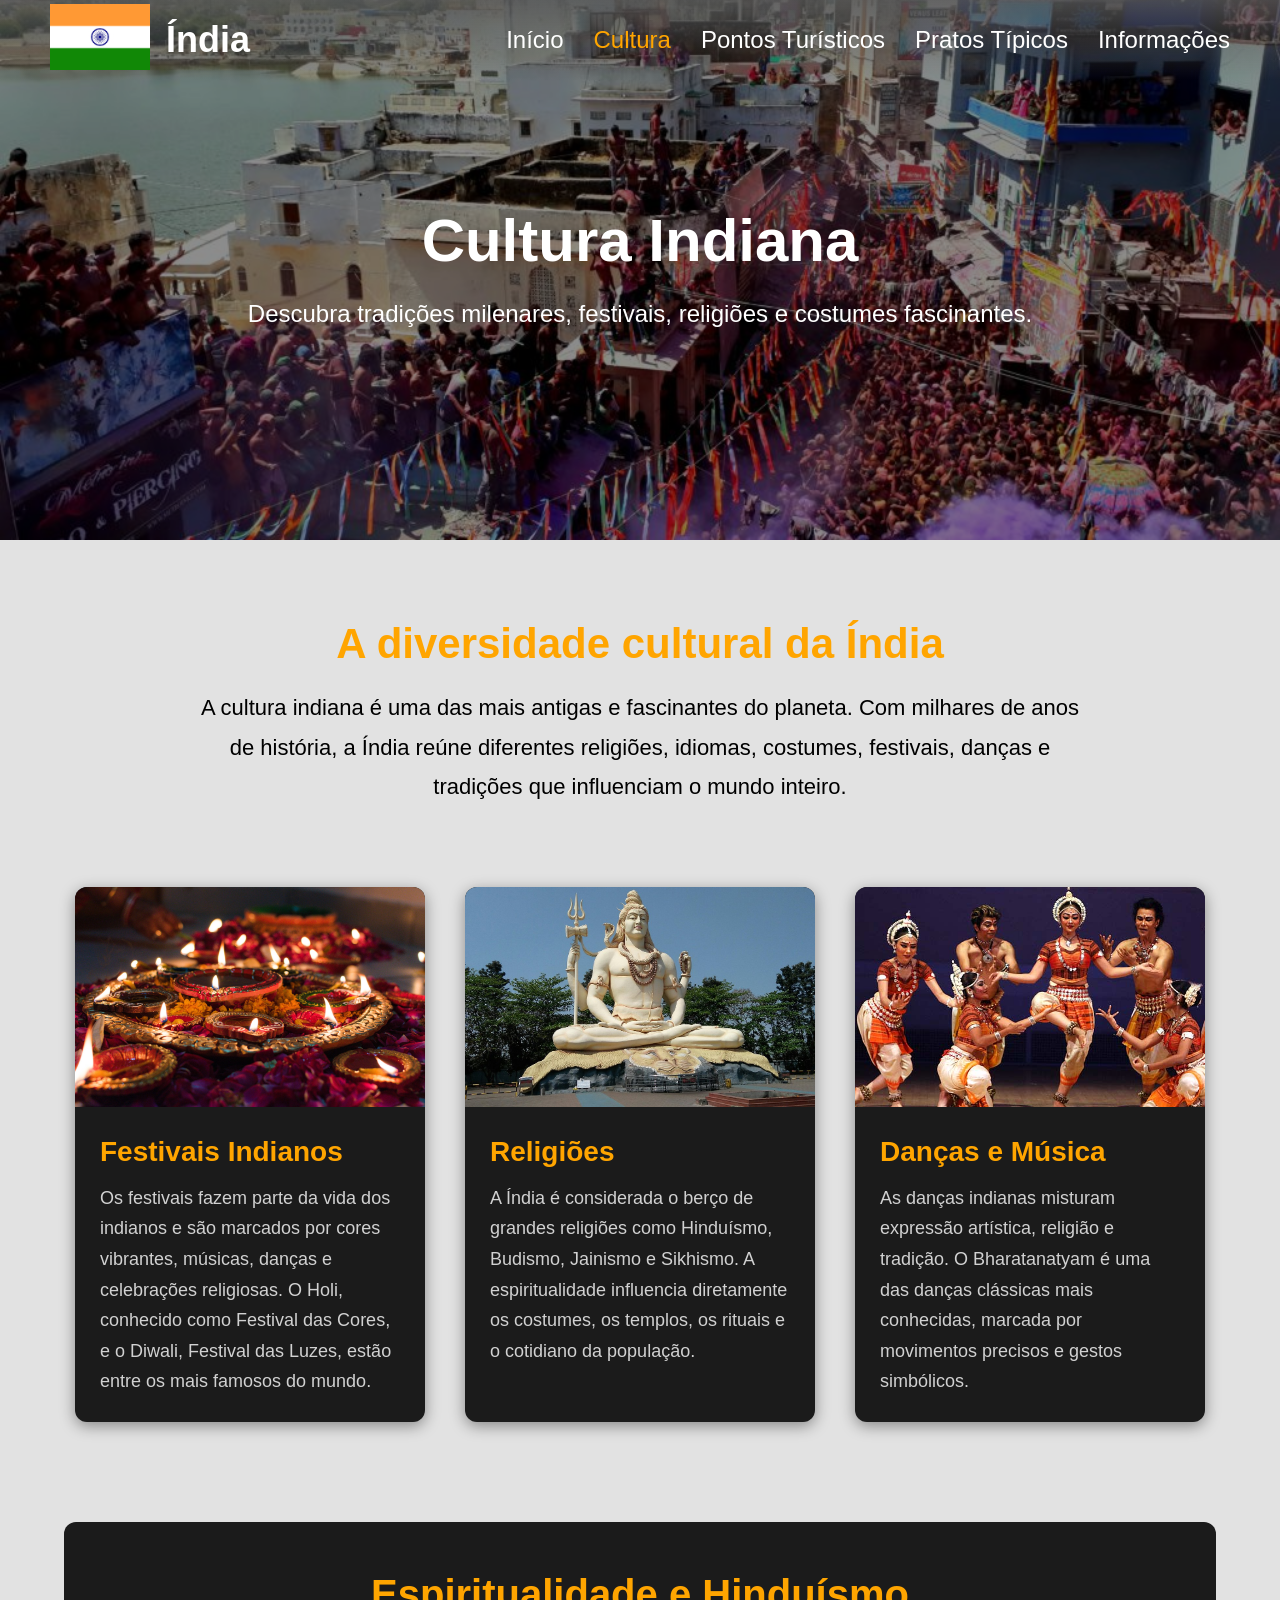
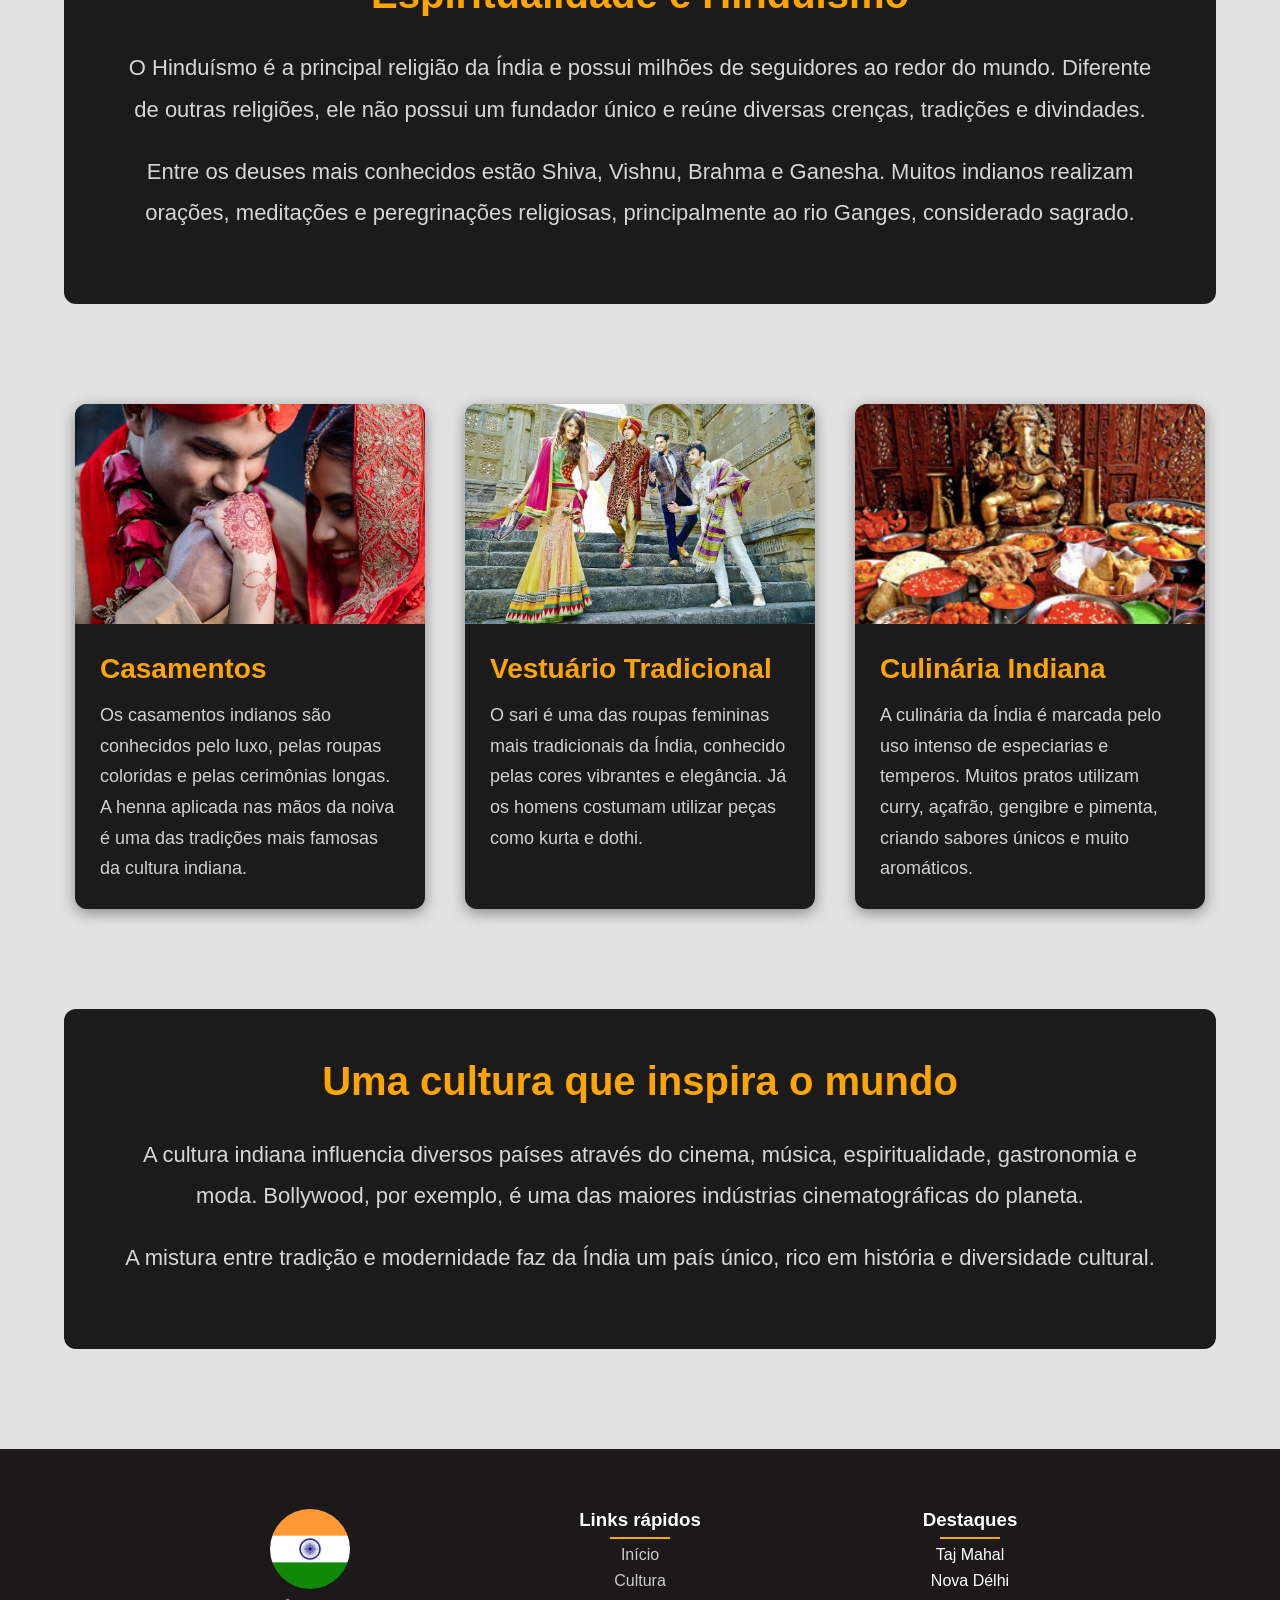
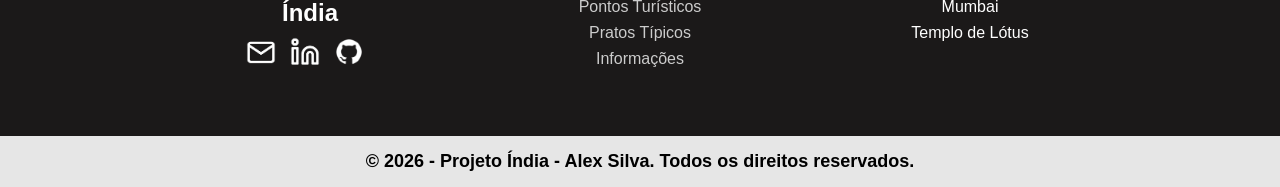
==== Project_P2_1_semestre/cultura.html @ 665a55b1 "18/05 - Projeto Volta ao Mundo Commito do projeto volta ao Mundo em um novo repositório" ====
<!DOCTYPE html>
<html lang="pt-br">
<head>
    <meta charset="UTF-8">
    <meta name="viewport" content="width=device-width, initial-scale=1.0">
    <title>Cultura - Site da Índia</title>
    <link rel="stylesheet" href="styles/nav_footer.css">
    <link rel="stylesheet" href="styles/banner.css">
    <link rel="stylesheet" href="styles/style_padrao.css">
    <link rel="shortcut icon" href="multimidia/favicon-india.png" type="image/x-icon">
</head>
<body>
    <!-- ---------------------------------------------------------------------- NAV GENÉRICO PARA TODAS AS PÁGINAS ---------------------------------------------------------------------- -->
    <nav>
        <div class="logo">
            <a href="index.html"><img src="multimidia/indiaBandeira.jpg" alt="Logo do Site"></a>
            <a href="index.html"><p>Índia</p></a>
        </div>

        <ul>
            <li><a href="index.html">Início</a></li>
            <li><a href="cultura.html" class="ativo">Cultura</a></li>
            <li><a href="pontos-turisticos.html">Pontos Turísticos</a></li>
            <li><a href="pratos-tipicos.html">Pratos Típicos</a></li>
            <li><a href="informacoes.html">Informações</a></li>
        </ul>
    </nav>
    <!-- ----------------------------------------------------------------------               FIM               ---------------------------------------------------------------------- -->






    
    <main>

        <!-- ---------------------------------------------------------------------- BANNER CULTURA ---------------------------------------------------------------------- -->
        <section class="page-banner cultura-banner">

            <div class="banner-overlay">
                <h1>Cultura Indiana</h1>

                <p>
                    Descubra tradições milenares,
                    festivais, religiões e costumes fascinantes.
                </p>
            </div>

        </section>
        <!-- ----------------------------------------------------------------------               FIM               ---------------------------------------------------------------------- -->

        <!-- ---------------------------------------------------------------------- INTRODUÇÃO ---------------------------------------------------------------------- -->
        <section class="content-section">

            <div class="section-title">

                <h2>A diversidade cultural da Índia</h2>

                <p>
                    A cultura indiana é uma das mais antigas e fascinantes do planeta.
                    Com milhares de anos de história, a Índia reúne diferentes religiões,
                    idiomas, costumes, festivais, danças e tradições que influenciam o mundo inteiro.
                </p>

            </div>

        </section>
        <!-- ----------------------------------------------------------------------               FIM               ---------------------------------------------------------------------- -->


        <!-- ---------------------------------------------------------------------- CARDS CULTURA ---------------------------------------------------------------------- -->
        <section class="cards-container">

            <!-- Card 1 -->
            <div class="info-card">

                <img src="multimidia/festival-india-diwali.jpg" alt="Festival Indiano Diwali">

                <div class="card-content">

                    <h3>Festivais Indianos</h3>

                    <p>
                        Os festivais fazem parte da vida dos indianos e são marcados
                        por cores vibrantes, músicas, danças e celebrações religiosas.
                        O Holi, conhecido como Festival das Cores, e o Diwali,
                        Festival das Luzes, estão entre os mais famosos do mundo.
                    </p>

                </div>

            </div>


            <!-- Card 2 -->
            <div class="info-card">

                <img src="multimidia/hinduismo.jpg" alt="Religiões Indianas">

                <div class="card-content">

                    <h3>Religiões</h3>

                    <p>
                        A Índia é considerada o berço de grandes religiões como
                        Hinduísmo, Budismo, Jainismo e Sikhismo.
                        A espiritualidade influencia diretamente os costumes,
                        os templos, os rituais e o cotidiano da população.
                    </p>

                </div>

            </div>


            <!-- Card 3 -->
            <div class="info-card">

                <img src="multimidia/danca-indiana.jpg" alt="Dança Indiana">

                <div class="card-content">

                    <h3>Danças e Música</h3>

                    <p>
                        As danças indianas misturam expressão artística,
                        religião e tradição. O Bharatanatyam é uma das
                        danças clássicas mais conhecidas, marcada por
                        movimentos precisos e gestos simbólicos.
                    </p>

                </div>

            </div>

        </section>
        <!-- ----------------------------------------------------------------------               FIM               ---------------------------------------------------------------------- -->


        <!-- ---------------------------------------------------------------------- BLOCO RELIGIÃO ---------------------------------------------------------------------- -->
        <section class="text-block">

            <div class="text-content">

                <h2>Espiritualidade e Hinduísmo</h2>

                <p>
                    O Hinduísmo é a principal religião da Índia e possui milhões
                    de seguidores ao redor do mundo. Diferente de outras religiões,
                    ele não possui um fundador único e reúne diversas crenças,
                    tradições e divindades.
                </p>

                <p>
                    Entre os deuses mais conhecidos estão Shiva, Vishnu,
                    Brahma e Ganesha. Muitos indianos realizam orações,
                    meditações e peregrinações religiosas, principalmente
                    ao rio Ganges, considerado sagrado.
                </p>

            </div>

        </section>
        <!-- ----------------------------------------------------------------------               FIM               ---------------------------------------------------------------------- -->


        <!-- ---------------------------------------------------------------------- SEÇÃO COSTUMES ---------------------------------------------------------------------- -->
        <section class="cards-container">

            <!-- Card 4 -->
            <div class="info-card">

                <img src="multimidia/casamento-indiano.jpeg" alt="Casamento Indiano">

                <div class="card-content">

                    <h3>Casamentos</h3>

                    <p>
                        Os casamentos indianos são conhecidos pelo luxo,
                        pelas roupas coloridas e pelas cerimônias longas.
                        A henna aplicada nas mãos da noiva é uma das
                        tradições mais famosas da cultura indiana.
                    </p>

                </div>

            </div>


            <!-- Card 5 -->
            <div class="info-card">

                <img src="multimidia/roupas-indianas.jpg" alt="Roupas Indianas">

                <div class="card-content">

                    <h3>Vestuário Tradicional</h3>

                    <p>
                        O sari é uma das roupas femininas mais tradicionais
                        da Índia, conhecido pelas cores vibrantes e elegância.
                        Já os homens costumam utilizar peças como kurta e dothi.
                    </p>

                </div>

            </div>


            <!-- Card 6 -->
            <div class="info-card">

                <img src="multimidia/culinaria-indiana.jpg" alt="Culinária Indiana">

                <div class="card-content">

                    <h3>Culinária Indiana</h3>

                    <p>
                        A culinária da Índia é marcada pelo uso intenso
                        de especiarias e temperos. Muitos pratos utilizam curry,
                        açafrão, gengibre e pimenta, criando sabores únicos
                        e muito aromáticos.
                    </p>

                </div>

            </div>

        </section>
        <!-- ----------------------------------------------------------------------               FIM               ---------------------------------------------------------------------- -->


        <!-- ---------------------------------------------------------------------- BLOCO FINAL ---------------------------------------------------------------------- -->
        <section class="text-block">

            <div class="text-content">

                <h2>Uma cultura que inspira o mundo</h2>

                <p>
                    A cultura indiana influencia diversos países através
                    do cinema, música, espiritualidade, gastronomia e moda.
                    Bollywood, por exemplo, é uma das maiores indústrias
                    cinematográficas do planeta.
                </p>

                <p>
                    A mistura entre tradição e modernidade faz da Índia
                    um país único, rico em história e diversidade cultural.
                </p>

            </div>

        </section>
        <!-- ----------------------------------------------------------------------               FIM               ---------------------------------------------------------------------- -->

    </main>






    
    <!-- ---------------------------------------------------------------------- FOOTER GENÉRICO PARA TODAS AS PÁGINAS ---------------------------------------------------------------------- -->
    <footer>
        <div class="footer-container">

            <!-- Coluna 1 -->
            <div class="footer-col">
                <img src="multimidia/indiaBandeira.jpg" alt="Logo" class="img-bandeira">
                <h2>Índia</h2>
                <div class="social">
                    <a href="mailto:alexwilliamgomessilva168@gmail.com"><img src="multimidia/iconEmail.png" alt="ícone do Email"></a>
                    <a href="https://www.linkedin.com/in/alex-silva-a758a6317/" target="_blank"><img src="multimidia/iconLinkedin.png" alt="ícone do linkedin"></a>
                    <a href="https://github.com/AlexWilliamSilva" target="_blank"><img src="multimidia/github_icon.png" alt="ícone do Github"></a>
                </div>
            </div>

            <!-- Coluna 2 -->
            <div class="footer-col">
                <h3>Links rápidos</h3>
                <ul>
                    <li><a href="#">Início</a></li>
                    <li><a href="cultura.html">Cultura</a></li>
                    <li><a href="pontos-turisticos.html">Pontos Turísticos</a></li>
                    <li><a href="pratos-tipicos.html">Pratos Típicos</a></li>
                    <li><a href="informacoes.html">Informações</a></li>
                </ul>
            </div>

            <!-- Coluna 3 -->
            <div class="footer-col">
                <h3>Destaques</h3>
                <ul>
                    <li>Taj Mahal</li>
                    <li>Nova Délhi</li>
                    <li>Mumbai</li>
                    <li>Templo de Lótus</li>
                </ul>
            </div>

        </div>

        <!-- Copyright -->
        <div class="copyright">
            <p>© 2026 - Projeto Índia - Alex Silva. Todos os direitos reservados.</p>
        </div>
    </footer>
    <!-- ----------------------------------------------------------------------               FIM               ---------------------------------------------------------------------- -->
    
</body>
</html>
---- Project_P2_1_semestre/styles/nav_footer.css ----
/* ---------------------------------------------------------------------- COMUM EM TODAS AS PÁGINAS ---------------------------------------------------------------------- */
* {
    margin: 0;
    padding: 0;
    box-sizing: border-box;
    font-family: Arial, Helvetica, sans-serif;
}

/* ---------------------------------------------------------------------- ESTILOS PARA O NAV ---------------------------------------------------------------------- */
nav {
    height: 80px;
    display: flex;
    justify-content: space-between;
    align-items: center;
    padding: 10px 50px;
    background: linear-gradient(to bottom, rgba(90, 90, 90, 0.8), transparent);

    /* Nav fixado no topo da página */
    position: fixed;
    width: 100%;
    top: 0;
    z-index: 1000;
}

/* Logo */
.logo {
    display: flex;
    align-items: center;
    gap: 16px;
    cursor: pointer;
}

.logo img {
    width: 100px;
    height: 100%;
}

.logo p {
    font-size: 36px;
    font-weight: bold;
    color: #ffffff;
}

/* Menu do nav */
nav ul {
    list-style: none;
    display: flex;
    gap: 30px;
}

nav li {
    display: inline;
}

nav a {
    text-decoration: none;
    color: #ffffff;
    font-size: 24px;
    font-weight: 500;
    position: relative;
    transition: 0.3s;
}

/* Efeito do Hover */
nav ul li a::after {
    content: "";
    width: 0%;
    height: 2px;
    background: orange;
    position: absolute;
    left: 0;
    bottom: -5px;
    transition: 0.3s;
}

nav ul li a:hover::after {
    width: 100%;
}

/* Link Ativo */
nav a.ativo {
    color: orange;
}

/* ---------------------------------------------------------------------- ESTILOS PARA O FOOTER ---------------------------------------------------------------------- */
footer {
    background-color: #1B1919;
    color: #fff;
    margin-top: 0;
}

/* Container */
.footer-container {
    display: flex;
    justify-content: center;
    flex-wrap: wrap;
    padding: 60px 40px;
    gap: 80px;
}


/* Logo */
.footer-col {
    flex: 0 1 250px;
    text-align: center;
}

.footer-col .img-bandeira {
    width: 80px;
    height: 80px;
    border-radius: 50%;
    object-fit: cover;
    margin-bottom: 10px;
}

.footer-col:first-child {
    display: flex;
    flex-direction: column;
    align-items: center; 
    text-align: center;
}

.footer-col h2 {
    margin-bottom: 10px;
}

/* Títulos */
.footer-col h3 {
    margin-bottom: 15px;
    position: relative;
    display: inline-block; 
}

.footer-col h3::after {
    content: "";
    width: 60px;
    height: 2px;
    background: orange;

    position: absolute;
    left: 50%;
    transform: translateX(-50%); 
    bottom: -8px; 
}

/* Listas */
.footer-col ul {
    list-style: none;
}

.footer-col ul li {
    margin-bottom: 8px;
}

.footer-col ul li a {
    text-decoration: none;
    color: #ccc;
    transition: 0.3s;
}

.footer-col ul li a:hover {
    color: orange;
}

/* Contatos */
.social img {
    width: 30px;
}

.social a {
    margin-right: 10px;
    font-size: 20px;
    text-decoration: none;
    transition: 0.3s;
}

.social a:hover {
    color: orange;
}

/* Copyright */
.copyright {
    background: #e6e6e6;
    color: #000;
    text-align: center;
    padding: 15px;
    font-size: 18px;
    font-weight: bold;
}
---- Project_P2_1_semestre/styles/banner.css ----
/* ---------------------------------------------------------------------- BANNER GERAL PARA TODAS AS PÁGINAS ---------------------------------------------------------------------- */
body {
    background: #e2e2e2;
}

.page-banner {
    height: 540px;

    background-size: cover;
    background-position: center;

    position: relative;

    display: flex;
    justify-content: center;
    align-items: center;
}

.banner-overlay {
    width: 100%;
    height: 100%;

    background: rgba(0,0,0,0.45);

    display: flex;
    flex-direction: column;
    justify-content: center;
    align-items: center;

    text-align: center;
    color: white;

    padding: 20px;
}

.banner-overlay h1 {
    font-size: 60px;
    margin-bottom: 20px;
}

.banner-overlay p {
    font-size: 24px;
    max-width: 800px;
    line-height: 1.6;
}

/* ---------------------------------------------------------------------- IMAGENS DOS BANNERS DAS PÁGINAS CULTURA, PRATOS, PONTOS E INFORMAÇÕES ---------------------------------------------------------------------- */

.cultura-banner {
    background-image: url("../multimidia/cultura-india-banner.jpg");
}

.turismo-banner {
    background-image: url("../multimidia/pontos-turisticos-banner.jpg");
}

.pratos-banner {
    background-image: url("../multimidia/pratos-tipicos-banner.jpg");
}

.info-banner {
    background-image: url("../multimidia/informacoes-banner.jpg");
}
---- Project_P2_1_semestre/styles/style_padrao.css ----
/* ---------------------------------------------------------------------- CONFIGURAÇÃO GERAL ---------------------------------------------------------------------- */

body {
    background: #e2e2e2;
    color: white;
}

/* ---------------------------------------------------------------------- SEÇÃO INTRODUÇÃO ---------------------------------------------------------------------- */

.content-section {
    width: 90%;
    margin: 80px auto;
    text-align: center;
}

.section-title h2 {
    font-size: 42px;
    margin-bottom: 20px;
    color: orange;
}

.section-title p {
    font-size: 22px;
    line-height: 1.8;
    color: #000000;
    max-width: 900px;
    margin: 0 auto;
}

/* ---------------------------------------------------------------------- CARDS ---------------------------------------------------------------------- */

.cards-container {
    width: 90%;
    margin: 80px auto;

    display: flex;
    justify-content: center;
    gap: 40px;
    flex-wrap: wrap;
}

.info-card {
    width: 350px;
    background: #1b1b1b;
    border-radius: 12px;
    overflow: hidden;

    transition: 0.3s;
    box-shadow: 0 4px 15px rgba(0,0,0,0.4);
}

.info-card:hover {
    transform: translateY(-10px);
}

.info-card img {
    width: 100%;
    height: 220px;
    object-fit: cover;
}

.card-content {
    padding: 25px;
}

.card-content h3 {
    font-size: 28px;
    margin-bottom: 15px;
    color: orange;
}

.card-content p {
    font-size: 18px;
    line-height: 1.7;
    color: #d1d1d1;
}

/* ---------------------------------------------------------------------- BLOCO DE TEXTO ---------------------------------------------------------------------- */

.text-block {
    width: 90%;
    margin: 100px auto;
}

.text-content {
    background: #1b1b1b;
    padding: 50px;
    border-radius: 12px;
    text-align: center;
}

.text-content h2 {
    font-size: 40px;
    margin-bottom: 30px;
    color: orange;
}

.text-content p {
    font-size: 22px;
    line-height: 1.9;
    color: #d6d6d6;
    margin-bottom: 20px;
}
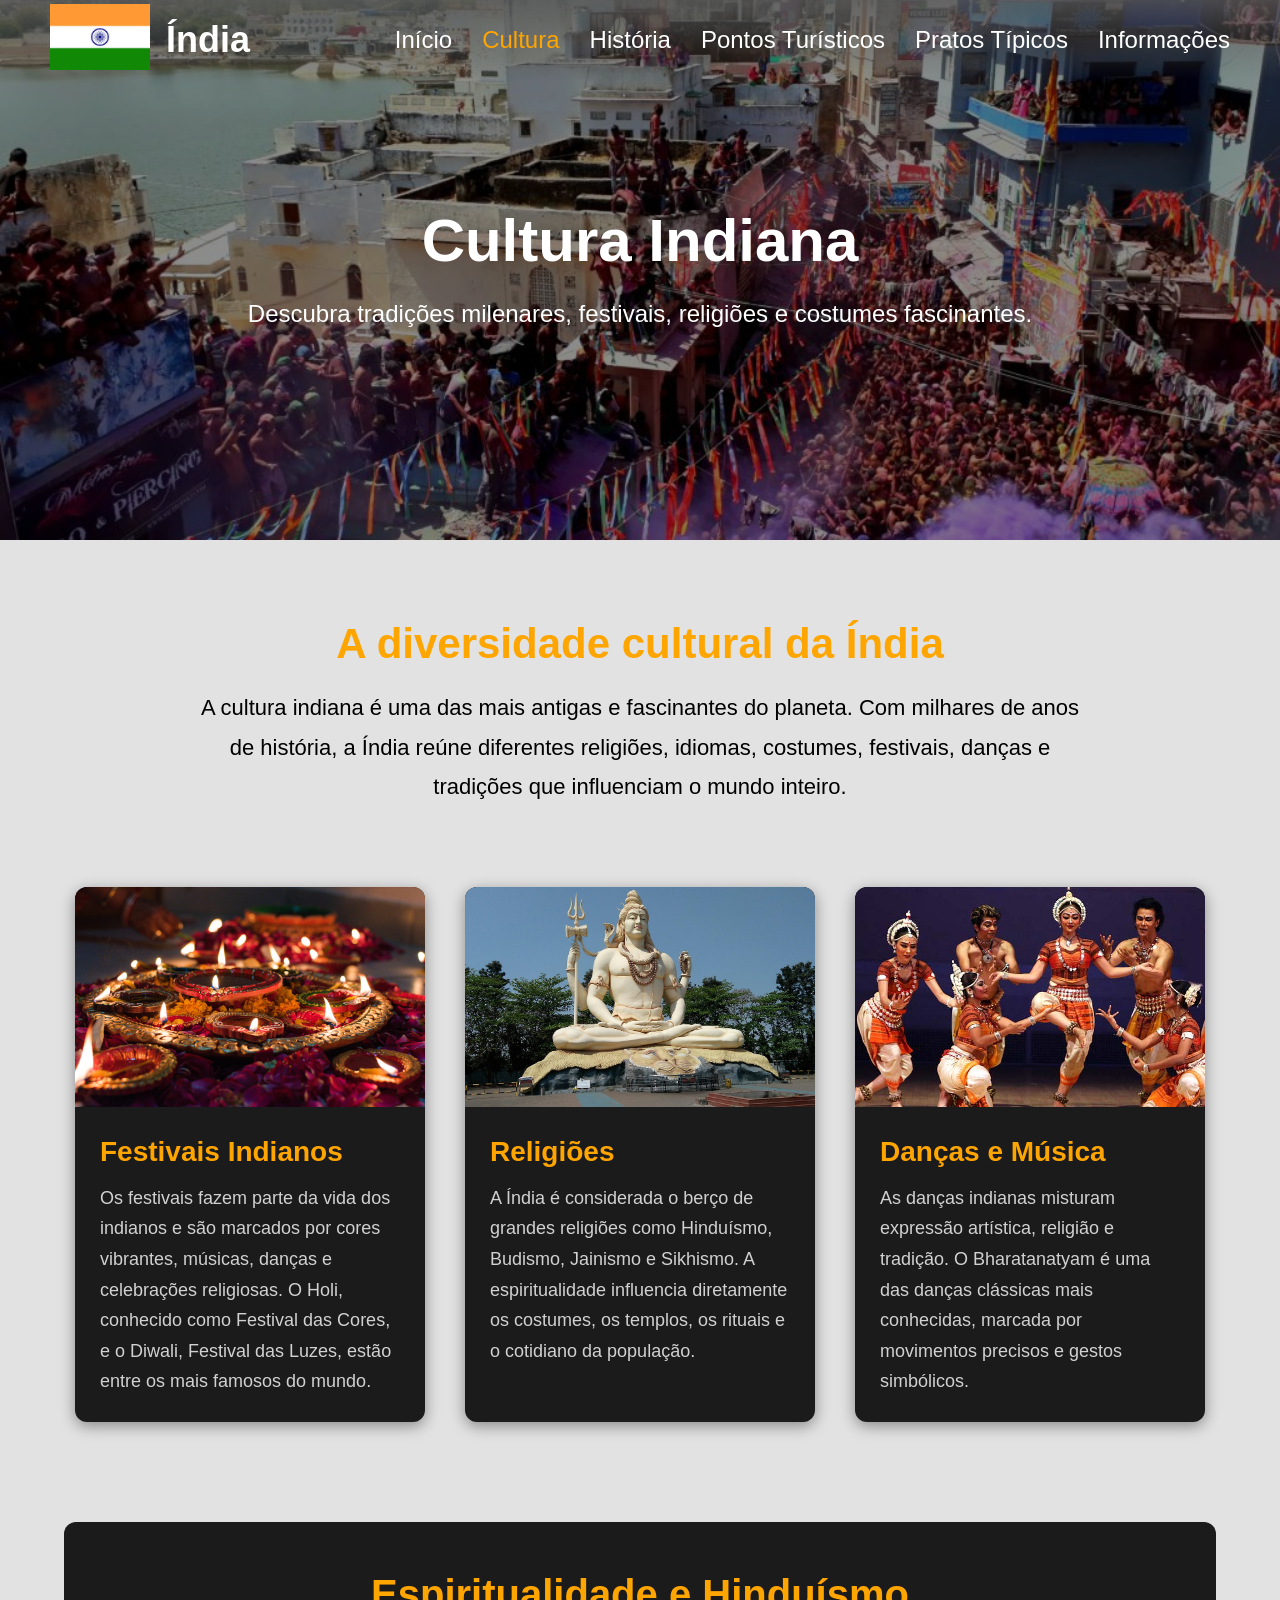
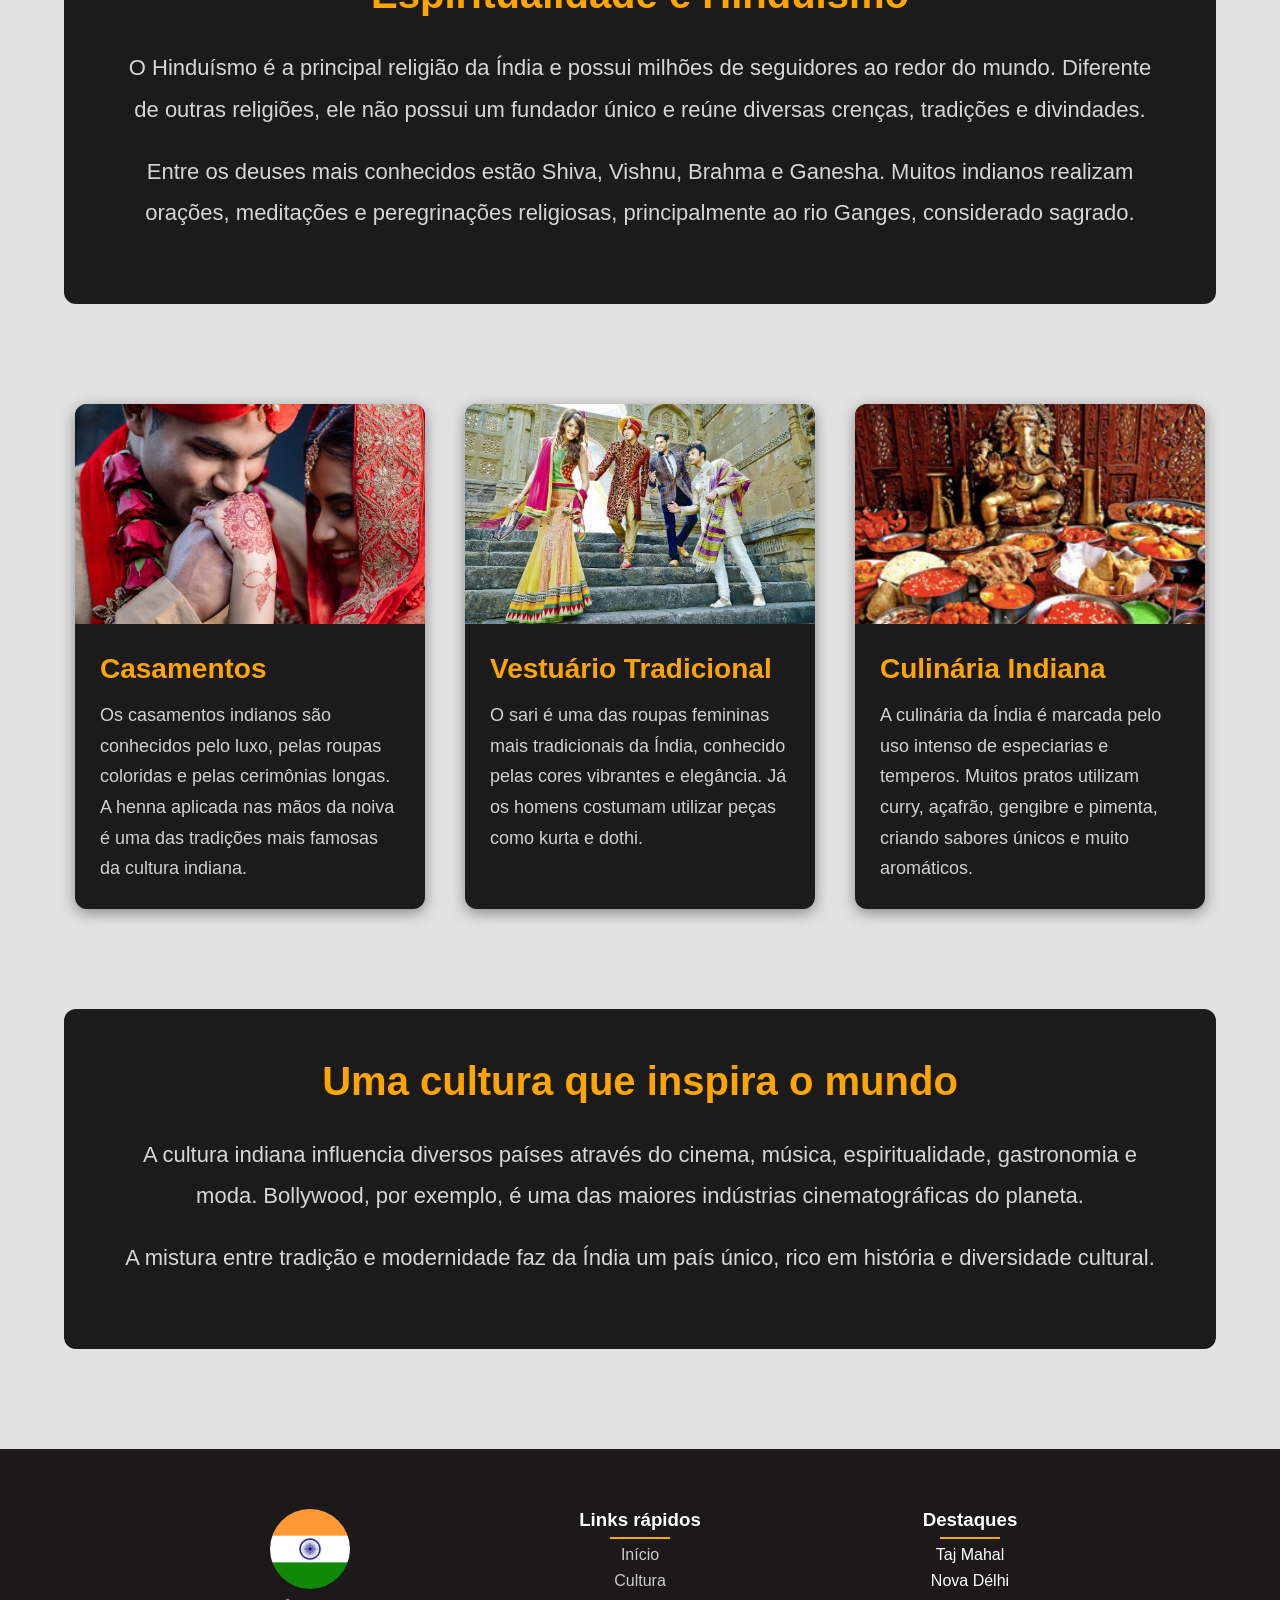
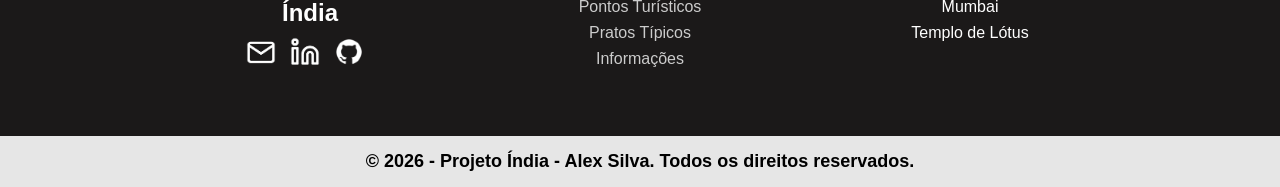
==== commit 16c23970: "18/05 - Acrescentando o arquivo para a página de história e inserindo o nav e o footer com os links " ====
--- a/Project_P2_1_semestre/cultura.html
+++ b/Project_P2_1_semestre/cultura.html
@@ -20,6 +20,7 @@
         <ul>
             <li><a href="index.html">Início</a></li>
             <li><a href="cultura.html" class="ativo">Cultura</a></li>
+            <li><a href="historia.html">História</a></li>
             <li><a href="pontos-turisticos.html">Pontos Turísticos</a></li>
             <li><a href="pratos-tipicos.html">Pratos Típicos</a></li>
             <li><a href="informacoes.html">Informações</a></li>
--- a/Project_P2_1_semestre/styles/banner.css
+++ b/Project_P2_1_semestre/styles/banner.css
@@ -60,4 +60,8 @@
 
 .info-banner {
     background-image: url("../multimidia/informacoes-banner.jpg");
+}
+
+.historia-banner {
+    background-image: url("../multimidia/");
 }
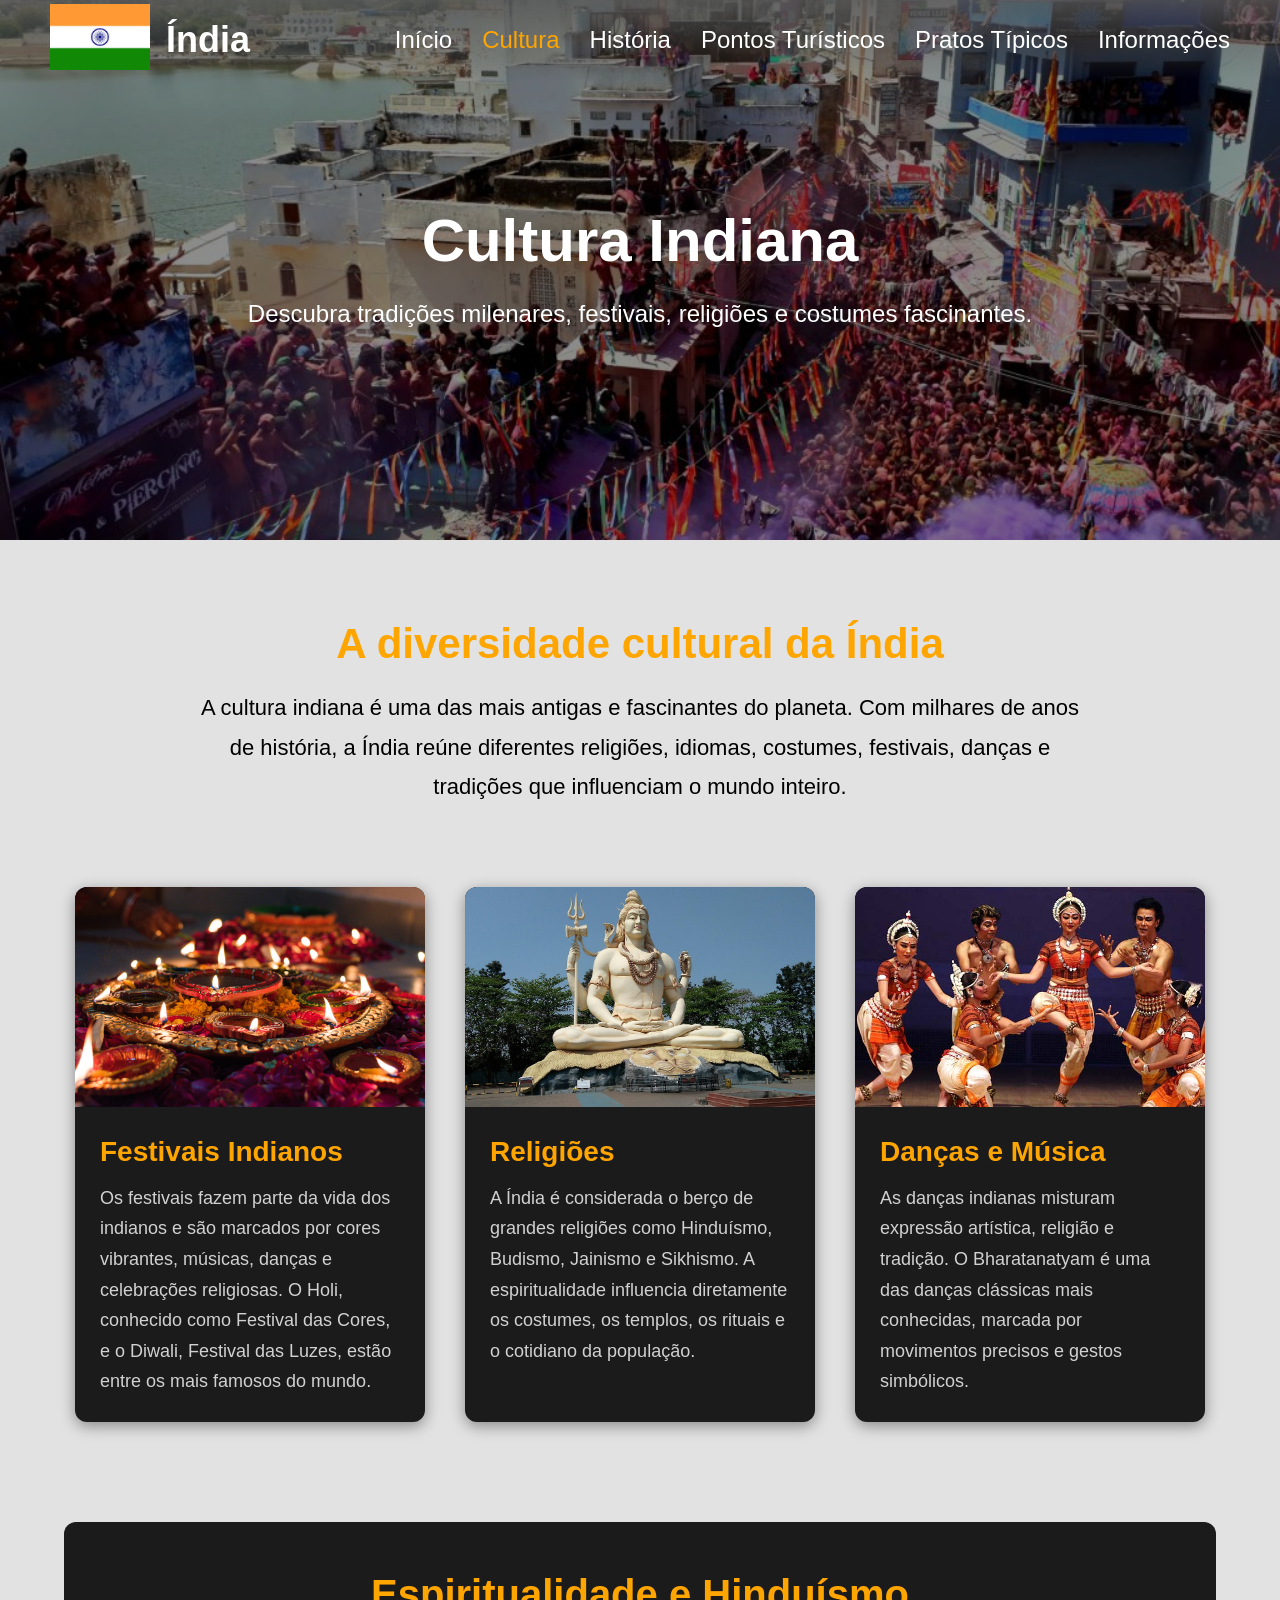
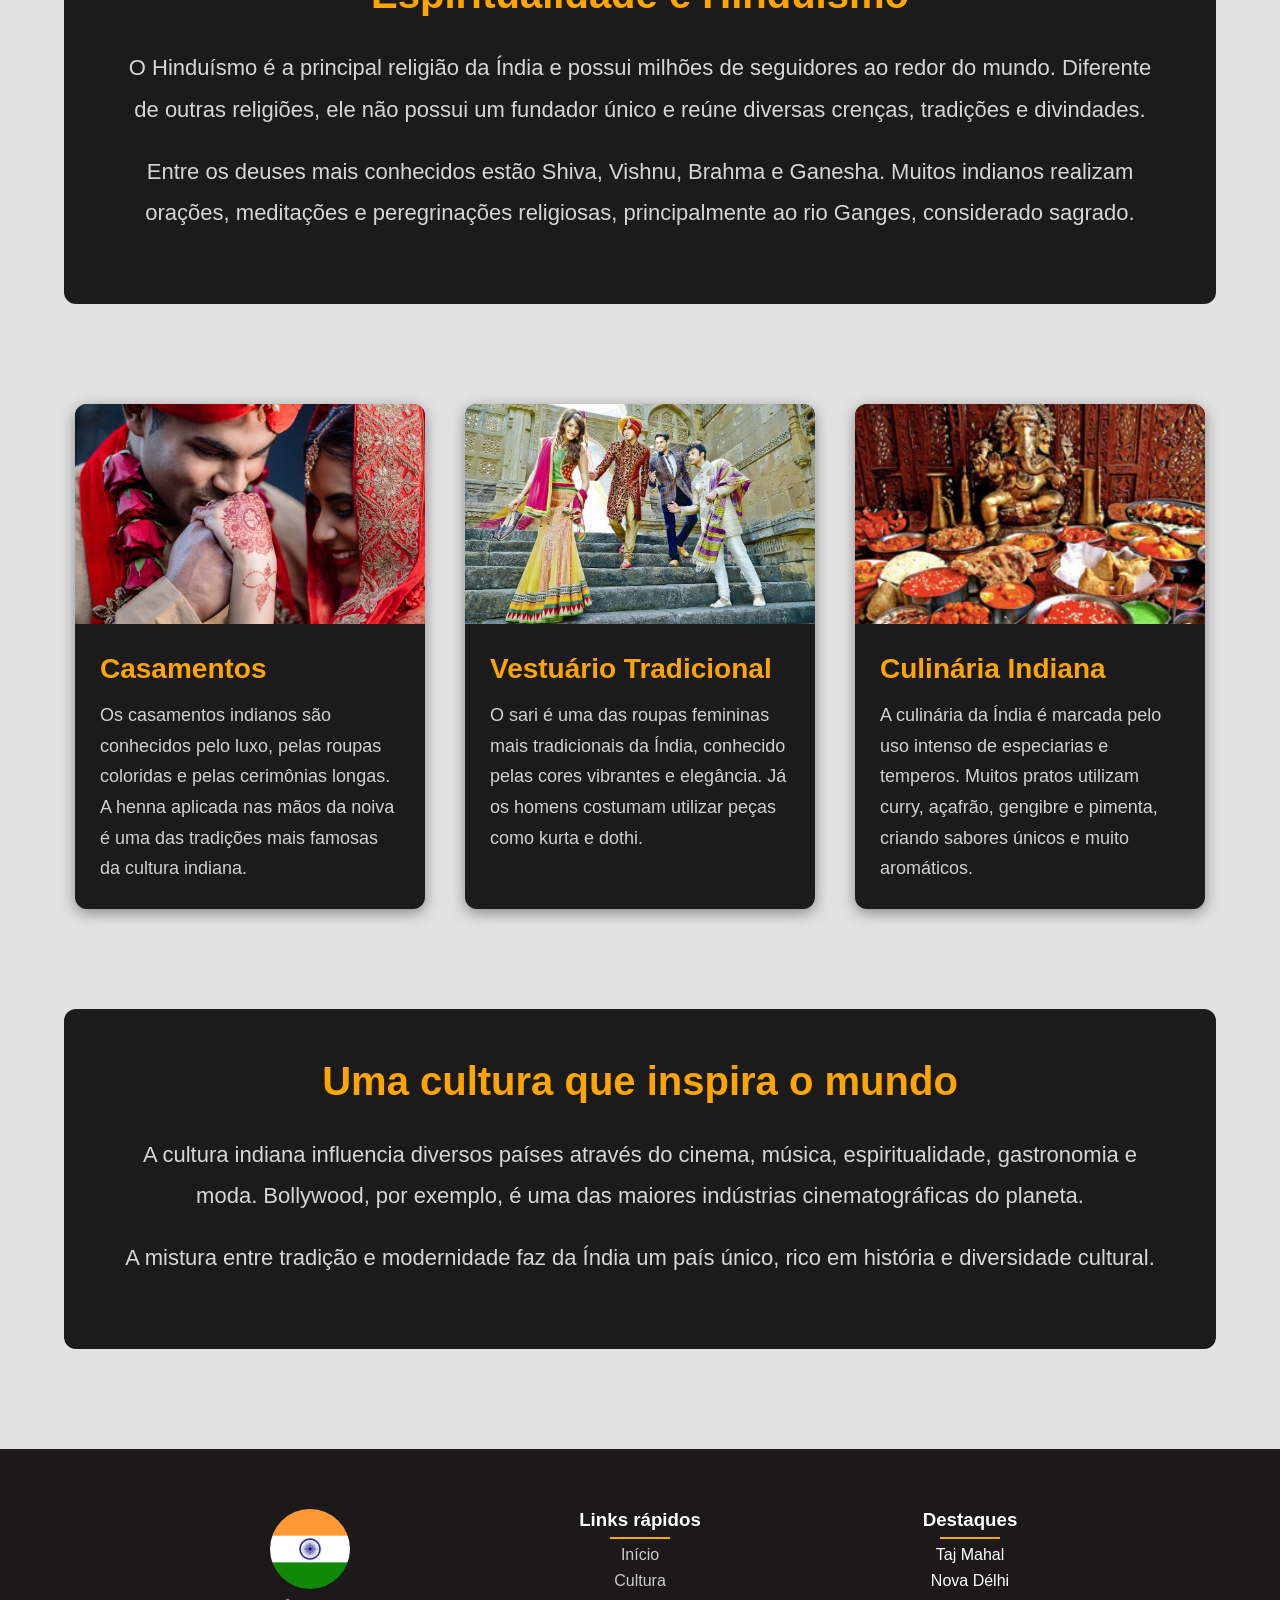
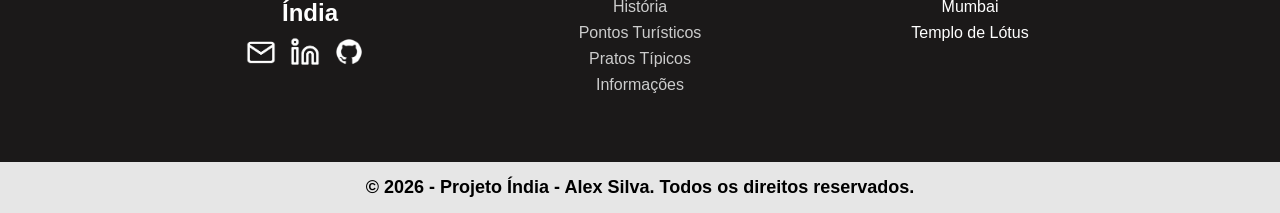
==== commit 0b02cffd: "18/05 atualizando os links rápidos do footer adicionando História" ====
--- a/Project_P2_1_semestre/cultura.html
+++ b/Project_P2_1_semestre/cultura.html
@@ -285,8 +285,9 @@
             <div class="footer-col">
                 <h3>Links rápidos</h3>
                 <ul>
-                    <li><a href="#">Início</a></li>
+                    <li><a href="index.html">Início</a></li>
                     <li><a href="cultura.html">Cultura</a></li>
+                    <li><a href="historia.html">História</a></li>
                     <li><a href="pontos-turisticos.html">Pontos Turísticos</a></li>
                     <li><a href="pratos-tipicos.html">Pratos Típicos</a></li>
                     <li><a href="informacoes.html">Informações</a></li>
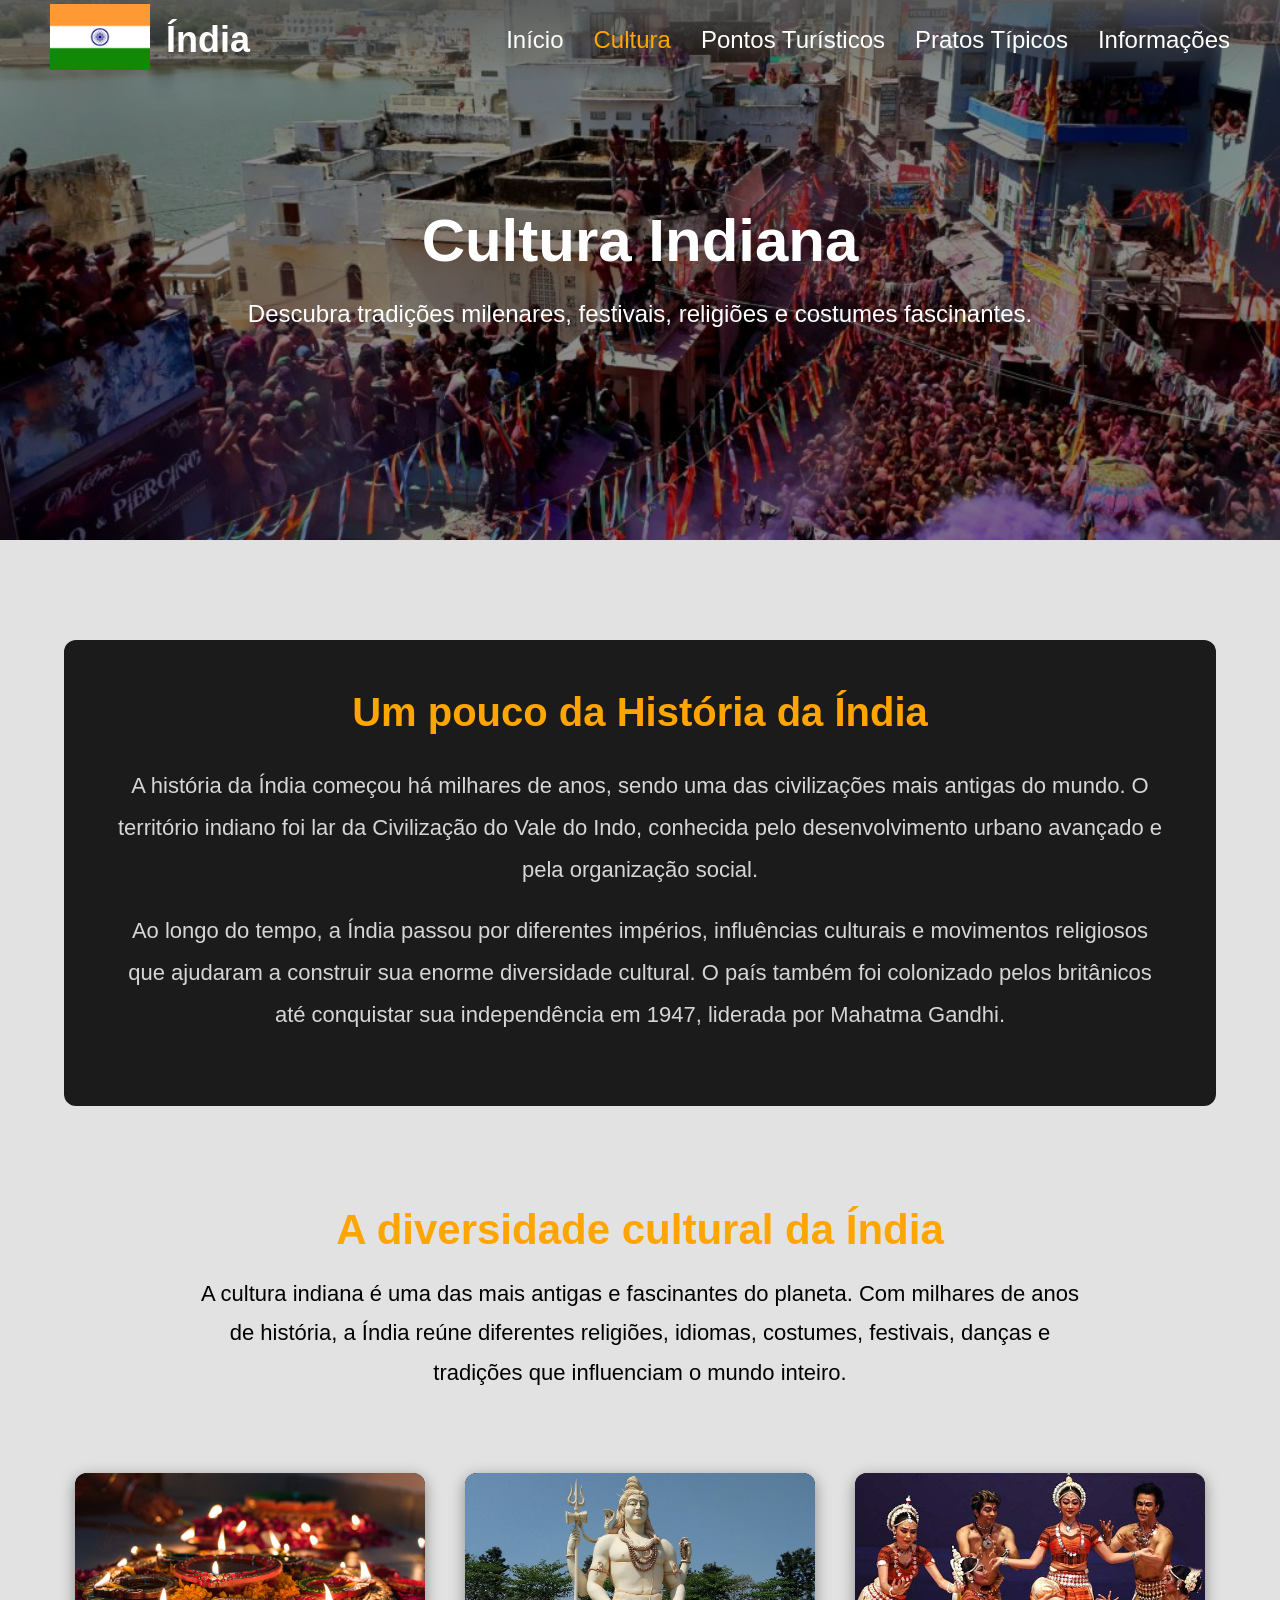
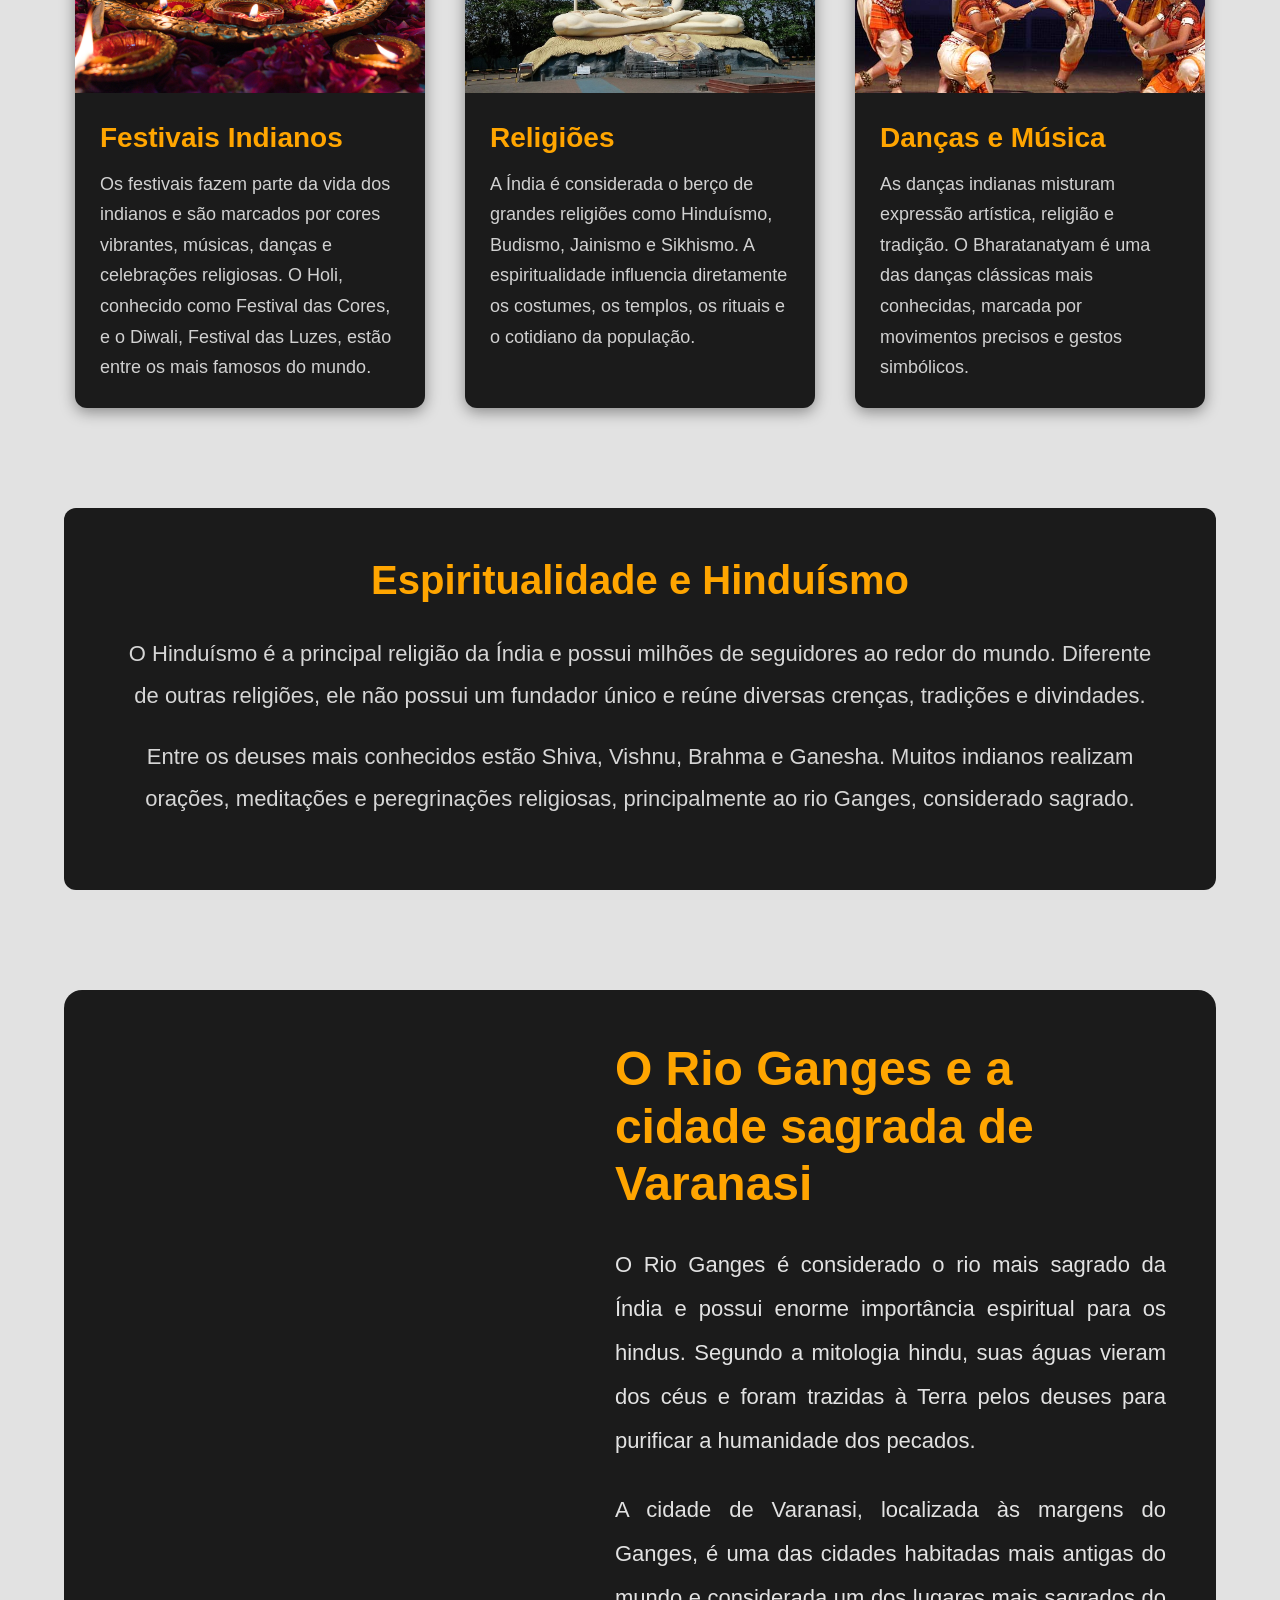
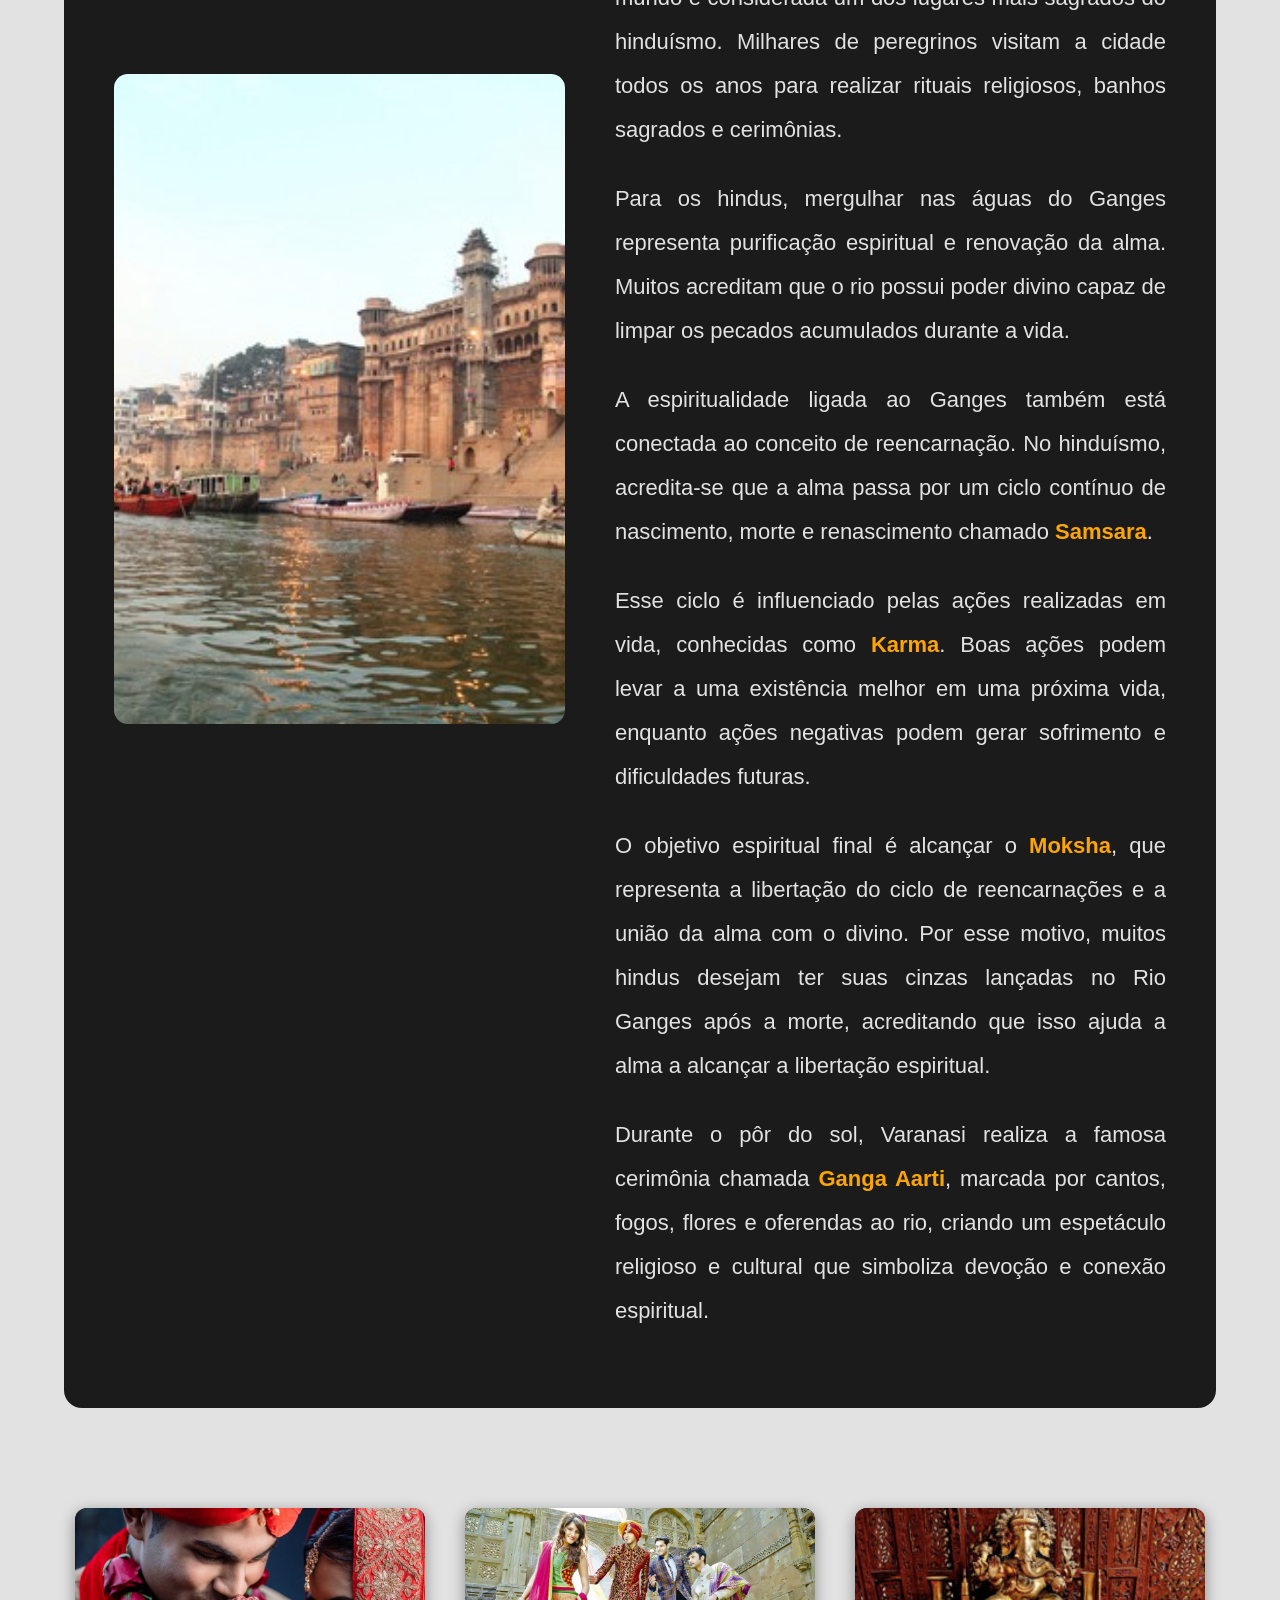
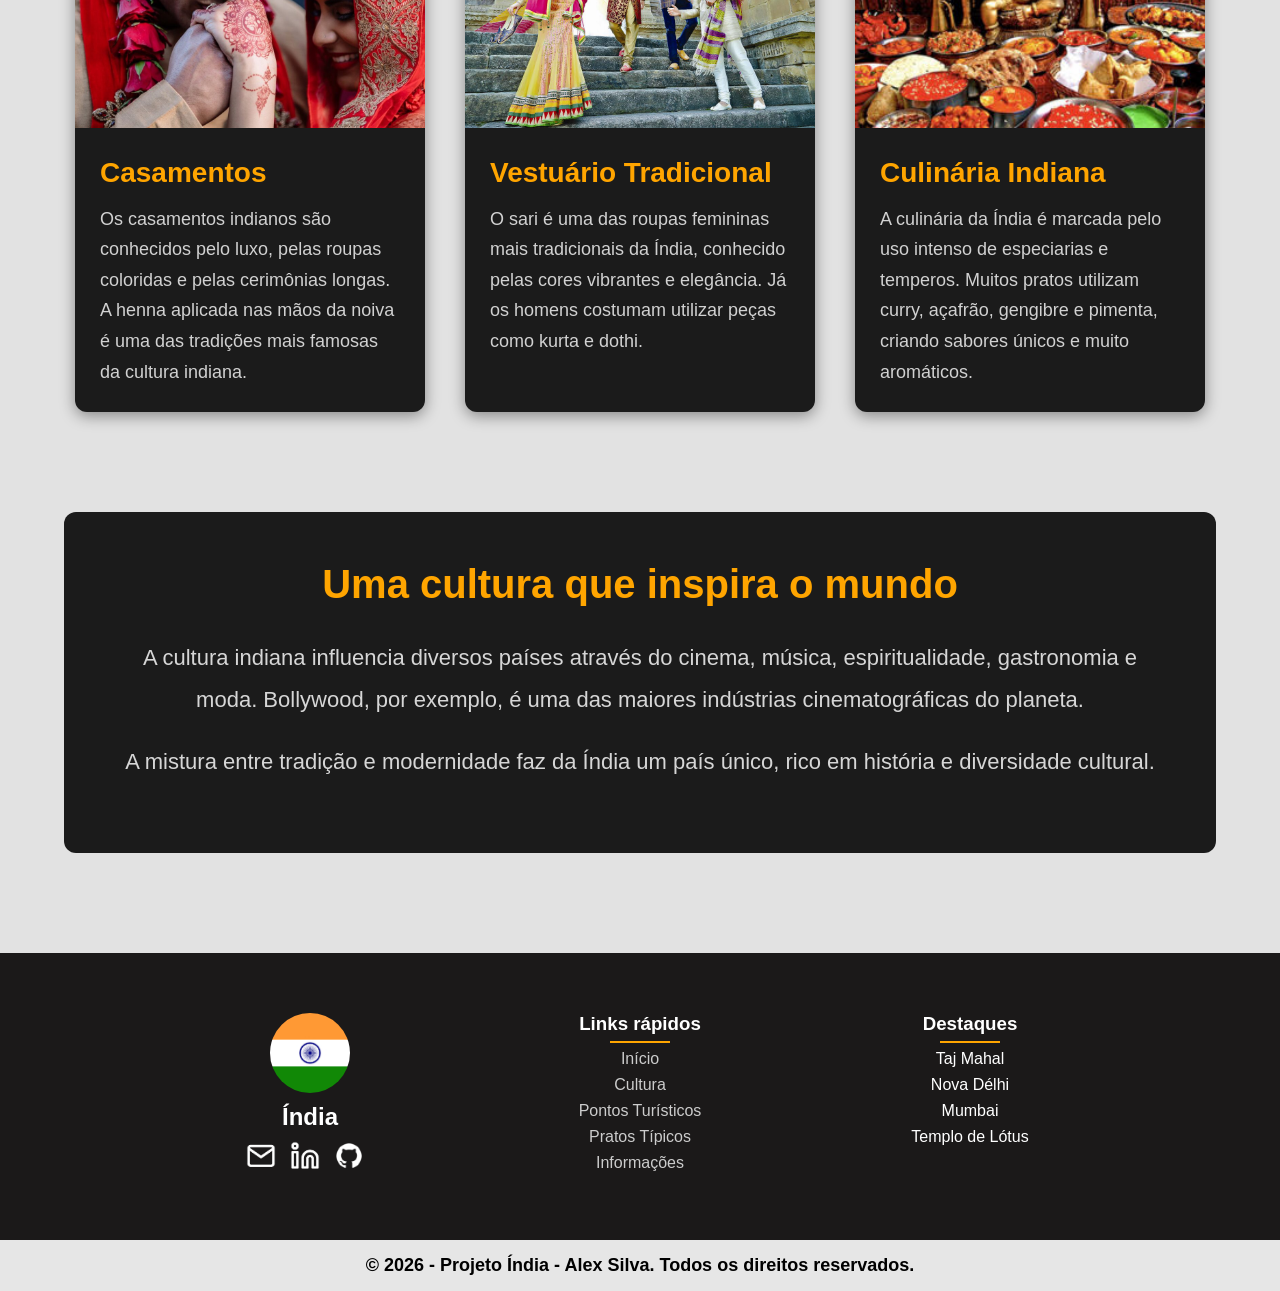
==== commit e264a771: "25/05 - finalizado o projeto volta ao mundo" ====
--- a/Project_P2_1_semestre/cultura.html
+++ b/Project_P2_1_semestre/cultura.html
@@ -20,7 +20,6 @@
         <ul>
             <li><a href="index.html">Início</a></li>
             <li><a href="cultura.html" class="ativo">Cultura</a></li>
-            <li><a href="historia.html">História</a></li>
             <li><a href="pontos-turisticos.html">Pontos Turísticos</a></li>
             <li><a href="pratos-tipicos.html">Pratos Típicos</a></li>
             <li><a href="informacoes.html">Informações</a></li>
@@ -51,6 +50,33 @@
         </section>
         <!-- ----------------------------------------------------------------------               FIM               ---------------------------------------------------------------------- -->
 
+        <!-- ---------------------------------------------------------------------- BLOCO HISTÓRIA ---------------------------------------------------------------------- -->
+        <section class="text-block">
+
+            <div class="text-content">
+
+                <h2>Um pouco da História da Índia</h2>
+
+                <p>
+                    A história da Índia começou há milhares de anos, sendo uma das
+                    civilizações mais antigas do mundo. O território indiano foi lar
+                    da Civilização do Vale do Indo, conhecida pelo desenvolvimento
+                    urbano avançado e pela organização social.
+                </p>
+
+                <p>
+                    Ao longo do tempo, a Índia passou por diferentes impérios,
+                    influências culturais e movimentos religiosos que ajudaram
+                    a construir sua enorme diversidade cultural. O país também
+                    foi colonizado pelos britânicos até conquistar sua independência
+                    em 1947, liderada por Mahatma Gandhi.
+                </p>
+
+            </div>
+
+        </section>
+        <!-- ----------------------------------------------------------------------               FIM               ---------------------------------------------------------------------- -->
+
         <!-- ---------------------------------------------------------------------- INTRODUÇÃO ---------------------------------------------------------------------- -->
         <section class="content-section">
 
@@ -165,6 +191,83 @@
         </section>
         <!-- ----------------------------------------------------------------------               FIM               ---------------------------------------------------------------------- -->
 
+        <!-- ---------------------------------------------------------------------- BLOCO RIO GANGES ---------------------------------------------------------------------- -->
+        <section class="ganges-section">
+
+            <div class="ganges-container">
+
+                <!-- Imagem -->
+                <div class="ganges-image">
+
+                    <img src="multimidia/rio-ganges-varanasi.jpg" alt="Rio Ganges em Varanasi">
+
+                </div>
+
+
+                <!-- Conteúdo -->
+                <div class="ganges-content">
+
+                    <h2>O Rio Ganges e a cidade sagrada de Varanasi</h2>
+
+                    <p>
+                        O Rio Ganges é considerado o rio mais sagrado da Índia
+                        e possui enorme importância espiritual para os hindus.
+                        Segundo a mitologia hindu, suas águas vieram dos céus
+                        e foram trazidas à Terra pelos deuses para purificar
+                        a humanidade dos pecados.
+                    </p>
+
+                    <p>
+                        A cidade de Varanasi, localizada às margens do Ganges,
+                        é uma das cidades habitadas mais antigas do mundo e
+                        considerada um dos lugares mais sagrados do hinduísmo.
+                        Milhares de peregrinos visitam a cidade todos os anos
+                        para realizar rituais religiosos, banhos sagrados e cerimônias.
+                    </p>
+
+                    <p>
+                        Para os hindus, mergulhar nas águas do Ganges representa
+                        purificação espiritual e renovação da alma. Muitos acreditam
+                        que o rio possui poder divino capaz de limpar os pecados
+                        acumulados durante a vida.
+                    </p>
+
+                    <p>
+                        A espiritualidade ligada ao Ganges também está conectada
+                        ao conceito de reencarnação. No hinduísmo, acredita-se
+                        que a alma passa por um ciclo contínuo de nascimento,
+                        morte e renascimento chamado <strong>Samsara</strong>.
+                    </p>
+
+                    <p>
+                        Esse ciclo é influenciado pelas ações realizadas em vida,
+                        conhecidas como <strong>Karma</strong>. Boas ações podem levar
+                        a uma existência melhor em uma próxima vida, enquanto ações
+                        negativas podem gerar sofrimento e dificuldades futuras.
+                    </p>
+
+                    <p>
+                        O objetivo espiritual final é alcançar o
+                        <strong>Moksha</strong>, que representa a libertação do ciclo
+                        de reencarnações e a união da alma com o divino.
+                        Por esse motivo, muitos hindus desejam ter suas cinzas
+                        lançadas no Rio Ganges após a morte, acreditando que isso
+                        ajuda a alma a alcançar a libertação espiritual.
+                    </p>
+
+                    <p>
+                        Durante o pôr do sol, Varanasi realiza a famosa cerimônia
+                        chamada <strong>Ganga Aarti</strong>, marcada por cantos,
+                        fogos, flores e oferendas ao rio, criando um espetáculo
+                        religioso e cultural que simboliza devoção e conexão espiritual.
+                    </p>
+
+                </div>
+
+            </div>
+
+        </section>
+        <!-- ----------------------------------------------------------------------               FIM               ---------------------------------------------------------------------- -->
 
         <!-- ---------------------------------------------------------------------- SEÇÃO COSTUMES ---------------------------------------------------------------------- -->
         <section class="cards-container">
@@ -257,7 +360,6 @@
 
         </section>
         <!-- ----------------------------------------------------------------------               FIM               ---------------------------------------------------------------------- -->
-
     </main>
 
 
@@ -287,7 +389,6 @@
                 <ul>
                     <li><a href="index.html">Início</a></li>
                     <li><a href="cultura.html">Cultura</a></li>
-                    <li><a href="historia.html">História</a></li>
                     <li><a href="pontos-turisticos.html">Pontos Turísticos</a></li>
                     <li><a href="pratos-tipicos.html">Pratos Típicos</a></li>
                     <li><a href="informacoes.html">Informações</a></li>
--- a/Project_P2_1_semestre/styles/nav_footer.css
+++ b/Project_P2_1_semestre/styles/nav_footer.css
@@ -14,7 +14,6 @@
     align-items: center;
     padding: 10px 50px;
     background: linear-gradient(to bottom, rgba(90, 90, 90, 0.8), transparent);
-
     /* Nav fixado no topo da página */
     position: fixed;
     width: 100%;
@@ -136,7 +135,6 @@
     width: 60px;
     height: 2px;
     background: orange;
-
     position: absolute;
     left: 50%;
     transform: translateX(-50%); 
--- a/Project_P2_1_semestre/styles/banner.css
+++ b/Project_P2_1_semestre/styles/banner.css
@@ -5,12 +5,9 @@
 
 .page-banner {
     height: 540px;
-
     background-size: cover;
     background-position: center;
-
     position: relative;
-
     display: flex;
     justify-content: center;
     align-items: center;
@@ -19,17 +16,13 @@
 .banner-overlay {
     width: 100%;
     height: 100%;
-
     background: rgba(0,0,0,0.45);
-
     display: flex;
     flex-direction: column;
     justify-content: center;
     align-items: center;
-
     text-align: center;
     color: white;
-
     padding: 20px;
 }
 
--- a/Project_P2_1_semestre/styles/style_padrao.css
+++ b/Project_P2_1_semestre/styles/style_padrao.css
@@ -32,7 +32,6 @@
 .cards-container {
     width: 90%;
     margin: 80px auto;
-
     display: flex;
     justify-content: center;
     gap: 40px;
@@ -100,4 +99,58 @@
     line-height: 1.9;
     color: #d6d6d6;
     margin-bottom: 20px;
+}
+
+/* ---------------------------------------------------------------------- BLOCO RIO GANGES ---------------------------------------------------------------------- */
+
+.ganges-section {
+    width: 90%;
+    margin: 100px auto;
+    background: #1b1b1b;
+    border-radius: 18px;
+    overflow: hidden;
+}
+
+.ganges-container {
+    display: flex;
+    align-items: center;
+    gap: 50px;
+    padding: 50px;
+}
+
+/* IMAGEM */
+.ganges-image {
+    width: 45%;
+}
+
+.ganges-image img {
+    width: 100%;
+    height: 650px;
+    object-fit: cover;
+    border-radius: 14px;
+    display: block;
+}
+
+/* TEXTO */
+.ganges-content {
+    width: 55%;
+}
+
+.ganges-content h2 {
+    font-size: 48px;
+    color: orange;
+    margin-bottom: 30px;
+    line-height: 1.2;
+}
+
+.ganges-content p {
+    font-size: 22px;
+    line-height: 2;
+    color: #e2e2e2;
+    margin-bottom: 25px;
+    text-align: justify;
+}
+
+.ganges-content strong {
+    color: orange;
 }
